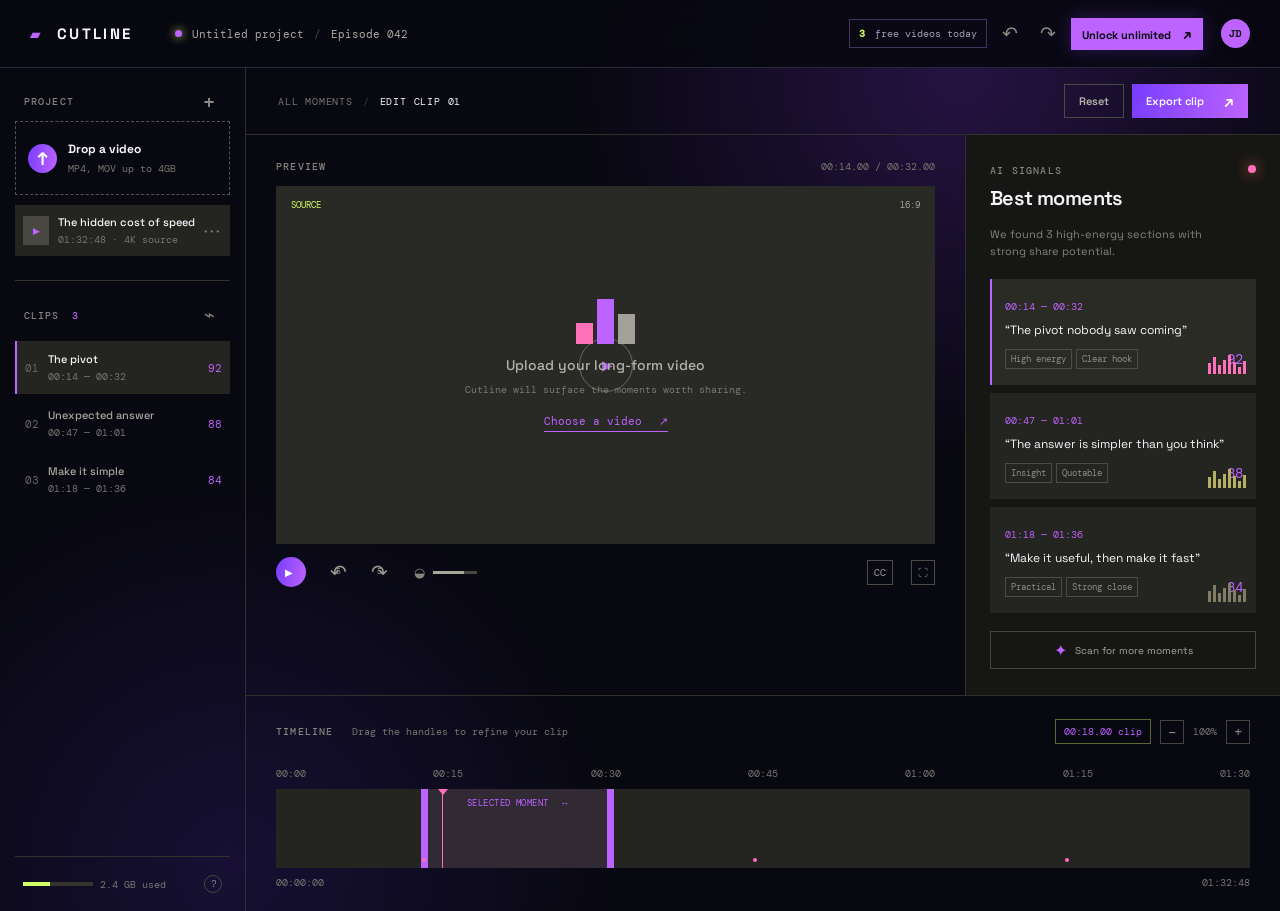
==== index.html @ 6df6a0d8 "Add files via upload" ====
<!doctype html>
<html lang="en">
<head>
  <meta charset="UTF-8" />
  <meta name="viewport" content="width=device-width, initial-scale=1.0" />
  <title>Cutline — Find the moment</title>
  <link rel="preconnect" href="https://fonts.googleapis.com">
  <link rel="preconnect" href="https://fonts.gstatic.com" crossorigin>
  <link href="https://fonts.googleapis.com/css2?family=DM+Mono:wght@400;500&family=Space+Grotesk:wght@400;500;600;700&display=swap" rel="stylesheet">
  <link rel="stylesheet" href="styles.css" />
</head>
<body>
  <header class="topbar">
    <a class="brand" href="#" aria-label="Cutline home"><span class="brand-mark">▰</span> CUTLINE</a>
    <div class="project-name"><span class="status-dot"></span><span id="projectTitle">Untitled project</span><span class="slash">/</span><span>Episode 042</span></div>
    <div class="top-actions"><span class="free-counter" id="freeCounter"><b>3</b> free videos today</span><button class="icon-button" aria-label="Undo" title="Undo">↶</button><button class="icon-button" aria-label="Redo" title="Redo">↷</button><button class="upgrade-button" id="upgradeBtn">Unlock unlimited <span>↗</span></button><button class="avatar" aria-label="Profile">JD</button></div>
  </header>

  <main class="app-shell">
    <aside class="sidebar">
      <div class="sidebar-heading"><span>PROJECT</span><button class="tiny-button" id="newProjectBtn" title="New project">+</button></div>
      <label class="upload-card" for="videoUpload">
        <span class="upload-icon">↑</span>
        <span class="upload-copy"><strong>Drop a video</strong><small>MP4, MOV up to 4GB</small></span>
        <input id="videoUpload" type="file" accept="video/*" />
      </label>
      <div class="source-item active"><span class="source-thumb">▶</span><span><strong id="sourceName">The hidden cost of speed</strong><small id="sourceMeta">01:32:48 · 4K source</small></span><span class="more">•••</span></div>
      <div class="sidebar-heading clips-heading"><span>CLIPS <em id="clipCount">3</em></span><button class="filter-button">⌁</button></div>
      <nav class="clip-list" id="clipList">
        <button class="clip-item selected" data-start="14" data-end="32"><span class="clip-number">01</span><span class="clip-info"><strong>The pivot</strong><small>00:14 — 00:32</small></span><span class="clip-score">92</span></button>
        <button class="clip-item" data-start="47" data-end="61"><span class="clip-number">02</span><span class="clip-info"><strong>Unexpected answer</strong><small>00:47 — 01:01</small></span><span class="clip-score">88</span></button>
        <button class="clip-item" data-start="78" data-end="96"><span class="clip-number">03</span><span class="clip-info"><strong>Make it simple</strong><small>01:18 — 01:36</small></span><span class="clip-score">84</span></button>
      </nav>
      <div class="sidebar-footer"><span class="storage-bar"><i></i></span><span>2.4 GB used</span><button class="help-button">?</button></div>
    </aside>

    <section class="workspace">
      <div class="workspace-toolbar"><div class="crumb"><span>ALL MOMENTS</span><span class="crumb-chevron">/</span><strong>EDIT CLIP 01</strong></div><div class="toolbar-actions"><button class="secondary-button" id="resetBtn">Reset</button><button class="primary-button" id="exportBtn"><span>Export clip</span><span class="button-arrow">↗</span></button></div></div>
      <div class="editor-grid">
        <section class="preview-panel">
          <div class="preview-topline"><span class="eyebrow">PREVIEW</span><span class="time-readout" id="timeReadout">00:14.00 / 00:32.00</span></div>
          <div class="video-frame" id="videoFrame">
            <video id="videoPlayer" playsinline></video>
            <div class="video-placeholder" id="videoPlaceholder"><div class="placeholder-art"><span></span><span></span><span></span></div><strong>Upload your long-form video</strong><small>Cutline will surface the moments worth sharing.</small><label for="videoUpload" class="inline-upload">Choose a video <span>↗</span></label></div>
            <div class="frame-overlay"><span class="live-label">SOURCE</span><span>16:9</span></div>
            <div class="play-center" id="playCenter">▶</div>
          </div>
          <div class="player-controls"><button class="play-button" id="playBtn" aria-label="Play video">▶</button><button class="skip-button" data-skip="-5">↶<small>5</small></button><button class="skip-button" data-skip="5">↷<small>5</small></button><div class="volume"><span>◒</span><span class="volume-line"><i></i></span></div><span class="control-spacer"></span><button class="control-button" title="Captions">CC</button><button class="control-button" title="Fullscreen">⛶</button></div>
        </section>
        <aside class="insights-panel">
          <div class="insights-heading"><div><span class="eyebrow">AI SIGNALS</span><h2>Best moments</h2></div><span class="pulse-dot"></span></div>
          <p class="insights-copy">We found 3 high-energy sections with strong share potential.</p>
          <div class="signal-list">
            <button class="signal-card active" data-start="14" data-end="32"><span class="signal-time">00:14 — 00:32</span><span class="signal-title">“The pivot nobody saw coming”</span><span class="signal-tags"><em>High energy</em><em>Clear hook</em><b>92</b></span><span class="signal-spark"><i></i><i></i><i></i><i></i><i></i><i></i><i></i><i></i></span></button>
            <button class="signal-card" data-start="47" data-end="61"><span class="signal-time">00:47 — 01:01</span><span class="signal-title">“The answer is simpler than you think”</span><span class="signal-tags"><em>Insight</em><em>Quotable</em><b>88</b></span><span class="signal-spark lower"><i></i><i></i><i></i><i></i><i></i><i></i><i></i><i></i></span></button>
            <button class="signal-card" data-start="78" data-end="96"><span class="signal-time">01:18 — 01:36</span><span class="signal-title">“Make it useful, then make it fast”</span><span class="signal-tags"><em>Practical</em><em>Strong close</em><b>84</b></span><span class="signal-spark lowest"><i></i><i></i><i></i><i></i><i></i><i></i><i></i><i></i></span></button>
          </div>
          <button class="scan-button" id="scanBtn"><span class="scan-icon">✦</span><span id="scanLabel">Scan for more moments</span></button>
        </aside>
      </div>
      <section class="timeline-panel">
        <div class="timeline-header"><div><span class="eyebrow">TIMELINE</span><span class="timeline-hint">Drag the handles to refine your clip</span></div><div class="timeline-tools"><span class="duration-chip" id="durationChip">00:18.0 clip</span><button class="icon-button small" title="Zoom out">−</button><span class="zoom-level">100%</span><button class="icon-button small" title="Zoom in">+</button></div></div>
        <div class="timeline-ruler"><span>00:00</span><span>00:15</span><span>00:30</span><span>00:45</span><span>01:00</span><span>01:15</span><span>01:30</span></div>
        <div class="timeline-track" id="timelineTrack"><div class="waveform" aria-hidden="true"></div><div class="selection" id="selection"><button class="handle left" id="leftHandle" aria-label="Adjust clip start"></button><button class="handle right" id="rightHandle" aria-label="Adjust clip end"></button><div class="selection-label">SELECTED MOMENT <span>↔</span></div></div><div class="playhead" id="playhead"></div><div class="moment-mark mark-one"></div><div class="moment-mark mark-two"></div><div class="moment-mark mark-three"></div></div>
        <div class="track-footer"><span>00:00:00</span><span id="endTime">01:32:48</span></div>
      </section>
    </section>
  </main>
  <div class="modal-backdrop" id="upgradeModal" hidden>
    <section class="checkout-modal" role="dialog" aria-modal="true" aria-labelledby="checkoutTitle">
      <button class="modal-close" id="closeModal" aria-label="Close checkout">×</button>
      <div class="checkout-intro"><span class="eyebrow">CUTLINE PRO</span><h2 id="checkoutTitle">Your next great clip is waiting.</h2><p>Free gets you 3 videos a day. Unlock unlimited uploads, auto-captions, and every export for less than a coffee.</p></div>
      <div class="pro-perks"><span>✦ Unlimited videos</span><span>CC Auto captions</span><span>↗ Export anywhere</span></div>
      <div class="plan-toggle single-plan" role="group" aria-label="Billing period"><button class="plan-option active" data-plan="weekly">Weekly <strong>$3<span>/week</span></strong><em>Cancel anytime</em></button></div>
      <form class="payment-form" id="paymentForm">
        <label>Email address<input type="email" id="checkoutEmail" placeholder="you@studio.com" required /></label>
        <label class="policy-check"><input id="noRefunds" type="checkbox" required /><span>I understand that digital subscription payments are final and non-refundable, except where required by law.</span></label>
        <button class="checkout-button" type="submit">Pay with card <span id="checkoutPrice">$3 / week</span><b>↗</b></button>
        <small class="secure-note">⌁ Secure Fincra checkout · Card payments only</small>
      </form>
      <div class="checkout-success" id="checkoutSuccess" hidden><span>✓</span><strong>Welcome to Cutline Pro</strong><p>Your workspace is ready for unlimited exports.</p><button class="primary-button" id="successClose">Back to editor</button></div>
    </section>
  </div>
  <div class="toast" id="toast" role="status"></div>
  <script src="script.js"></script>
</body>
</html>
---- styles.css ----
@import url('https://fonts.googleapis.com/css2?family=DM+Mono:wght@400;500&family=Space+Grotesk:wght@400;500;600;700&display=swap');
:root{--ink:#11110f;--paper:#f3f0e8;--muted:#85847d;--line:#373733;--acid:#d8f467;--orange:#ff704b;--panel:#191917;--panel-2:#242421;--mono:'DM Mono',monospace;--display:'Space Grotesk',sans-serif}
*{box-sizing:border-box}body{margin:0;background:var(--ink);color:var(--paper);font-family:var(--display);font-size:13px}button{font:inherit;color:inherit;border:0;cursor:pointer}button:focus-visible,label:focus-visible{outline:2px solid var(--acid);outline-offset:3px}.topbar{height:68px;border-bottom:1px solid #302f2c;display:flex;align-items:center;padding:0 30px;gap:42px;background:#11110f}.brand{color:var(--paper);font-weight:700;letter-spacing:.16em;text-decoration:none;font-size:15px}.brand-mark{color:var(--acid);margin-right:8px;font-size:13px}.project-name{font-family:var(--mono);font-size:11px;color:#aaa99f;display:flex;gap:10px;align-items:center}.status-dot{width:7px;height:7px;border-radius:50%;background:var(--acid);box-shadow:0 0 10px #d8f467}.slash{color:#45443f}.top-actions{margin-left:auto;display:flex;align-items:center;gap:8px}.icon-button,.tiny-button,.help-button{background:transparent;color:#8b8a83}.icon-button{font-size:19px;width:30px;height:30px}.icon-button.small{border:1px solid #45443f;font-family:var(--mono);font-size:14px;width:24px;height:24px}.avatar{width:29px;height:29px;background:var(--acid);color:#161612;border-radius:50%;font-weight:700;font-size:10px;margin-left:10px}.app-shell{display:flex;min-height:calc(100vh - 68px)}.sidebar{width:246px;border-right:1px solid #302f2c;padding:27px 15px 18px;display:flex;flex-direction:column;flex-shrink:0}.sidebar-heading{display:flex;align-items:center;justify-content:space-between;color:#85847d;font:500 10px var(--mono);letter-spacing:.11em;padding:0 9px 13px}.tiny-button{font-size:20px;line-height:10px}.upload-card{border:1px dashed #55544e;min-height:74px;padding:14px 12px;display:flex;align-items:center;gap:11px;cursor:pointer;margin-bottom:10px;transition:border-color .2s,background .2s}.upload-card:hover{border-color:var(--acid);background:#1e1e1a}.upload-icon{height:29px;width:29px;border-radius:50%;background:var(--acid);color:var(--ink);display:grid;place-items:center;font-size:18px;font-weight:700}.upload-copy{display:flex;flex-direction:column;gap:5px}.upload-copy strong{font-size:12px}.upload-copy small,.source-item small,.clip-info small{font:10px var(--mono);color:#77766f}.upload-card input{display:none}.source-item{display:flex;align-items:center;gap:9px;padding:10px 8px;background:#242421;margin:0 0 24px}.source-item strong{display:block;font-size:11px;font-weight:500;max-width:140px;white-space:nowrap;overflow:hidden;text-overflow:ellipsis}.source-item small{display:block;margin-top:4px}.source-thumb{display:grid;place-items:center;width:29px;height:29px;background:#484740;color:var(--acid);font-size:9px}.more{margin-left:auto;color:#77766f;letter-spacing:2px;font-size:10px}.clips-heading{border-top:1px solid #33322e;padding-top:21px}.clips-heading em{font-style:normal;color:var(--acid);margin-left:5px}.filter-button{color:#85847d;background:transparent;font-size:18px}.clip-list{display:flex;flex-direction:column;gap:3px}.clip-item{background:transparent;text-align:left;display:flex;align-items:center;gap:9px;padding:11px 8px;color:#a7a69e;border-left:2px solid transparent}.clip-item:hover,.clip-item.selected{background:#242421;color:var(--paper);border-left-color:var(--acid)}.clip-number{font:11px var(--mono);color:#686760}.clip-info{display:flex;flex-direction:column;gap:4px;flex:1}.clip-info strong{font-size:11px;font-weight:500}.clip-score{font:11px var(--mono);color:var(--acid)}.sidebar-footer{margin-top:auto;border-top:1px solid #33322e;padding:18px 8px 0;display:flex;align-items:center;gap:7px;color:#77766f;font:10px var(--mono)}.storage-bar{width:70px;height:4px;background:#34332e}.storage-bar i{display:block;width:38%;height:100%;background:var(--acid)}.help-button{margin-left:auto;border:1px solid #45443f;border-radius:50%;width:18px;height:18px;line-height:14px}.workspace{flex:1;min-width:0}.workspace-toolbar{height:67px;border-bottom:1px solid #302f2c;padding:0 32px;display:flex;align-items:center;justify-content:space-between}.crumb{font:10px var(--mono);color:#77766f;letter-spacing:.08em}.crumb strong{color:var(--paper);font-weight:400}.crumb-chevron{padding:0 10px;color:#3e3d38}.toolbar-actions{display:flex;gap:8px}.secondary-button,.primary-button{height:34px;padding:0 14px;font-size:11px;font-weight:600}.secondary-button{border:1px solid #4a4943;background:transparent;color:#b4b3ab}.primary-button{background:var(--acid);color:#11110f;display:flex;gap:20px;align-items:center}.button-arrow{font-size:16px}.editor-grid{display:grid;grid-template-columns:minmax(0,1fr) 314px;min-height:470px}.preview-panel{border-right:1px solid #302f2c;padding:25px 30px 18px}.preview-topline,.timeline-header,.track-footer{display:flex;justify-content:space-between;align-items:center}.eyebrow{font:500 10px var(--mono);letter-spacing:.12em;color:#85847d}.time-readout,.timeline-hint,.timeline-tools,.timeline-ruler,.track-footer{font:10px var(--mono);color:#77766f}.video-frame{position:relative;margin-top:13px;background:#292925;aspect-ratio:16/8.7;overflow:hidden;display:grid;place-items:center}.video-frame video{width:100%;height:100%;object-fit:cover;display:none}.video-frame.loaded video{display:block}.video-placeholder{display:flex;flex-direction:column;align-items:center;gap:9px;color:#b6b4aa;z-index:1}.video-placeholder strong{font-size:14px;font-weight:500}.video-placeholder small{font:10px var(--mono);color:#797870}.placeholder-art{display:flex;align-items:end;gap:4px;height:45px;margin-bottom:3px}.placeholder-art span{width:17px;background:var(--orange);display:block}.placeholder-art span:first-child{height:21px}.placeholder-art span:nth-child(2){height:45px;background:var(--acid)}.placeholder-art span:last-child{height:30px;background:#a3a097}.inline-upload{color:var(--acid);font:11px var(--mono);margin-top:9px;border-bottom:1px solid var(--acid);padding-bottom:3px;cursor:pointer}.inline-upload span{padding-left:10px}.video-frame.loaded .video-placeholder{display:none}.frame-overlay{position:absolute;top:13px;left:15px;right:15px;display:flex;justify-content:space-between;color:#a8a69b;font:9px var(--mono);pointer-events:none}.live-label{color:var(--acid)}.play-center{position:absolute;display:grid;place-items:center;width:54px;height:54px;border:1px solid #77766d;color:var(--acid);border-radius:50%;font-size:14px;padding-left:3px;opacity:.85;cursor:pointer}.video-frame.loaded .play-center{background:#11110fbb;border-color:var(--acid)}.player-controls{display:flex;align-items:center;gap:18px;padding-top:13px}.play-button{background:var(--acid);color:var(--ink);width:30px;height:30px;font-size:10px;border-radius:50%;padding-left:2px}.skip-button,.control-button{background:transparent;color:#9a9991;position:relative}.skip-button{font-size:20px;letter-spacing:-6px}.skip-button small{font:8px var(--mono);position:absolute;left:12px;top:8px}.volume{display:flex;gap:8px;align-items:center;color:#85847d;margin-left:8px}.volume-line{width:44px;height:3px;background:#484740;display:block}.volume-line i{display:block;width:70%;height:100%;background:#a8a69b}.control-spacer{flex:1}.control-button{font:10px var(--mono);border:1px solid #4b4a44;padding:5px 6px}.insights-panel{padding:26px 24px;background:#161614}.insights-heading{display:flex;justify-content:space-between;align-items:flex-start}.insights-heading h2{font-size:20px;letter-spacing:-.03em;margin:7px 0 0;font-weight:600}.pulse-dot{width:8px;height:8px;border-radius:50%;background:var(--orange);box-shadow:0 0 14px #ff704b;margin-top:4px}.insights-copy{color:#85847d;font-size:11px;line-height:1.5;max-width:220px;margin:15px 0 20px}.signal-list{display:flex;flex-direction:column;gap:8px}.signal-card{position:relative;text-align:left;background:#242421;padding:14px 13px 12px;border-left:2px solid transparent;min-height:106px}.signal-card:hover,.signal-card.active{border-left-color:var(--acid);background:#2b2b26}.signal-time{font:10px var(--mono);color:var(--acid)}.signal-title{display:block;font-size:12px;line-height:1.35;padding:8px 0 10px;max-width:230px}.signal-tags{display:flex;gap:4px;align-items:center}.signal-tags em{font:9px var(--mono);font-style:normal;border:1px solid #4c4b44;padding:3px 5px;color:#8d8c84}.signal-tags b{margin-left:auto;font:14px var(--mono);color:var(--acid)}.signal-spark{position:absolute;right:10px;bottom:11px;display:flex;align-items:end;gap:2px;height:19px}.signal-spark i{display:block;width:3px;background:var(--orange);height:11px}.signal-spark i:nth-child(2){height:17px}.signal-spark i:nth-child(3){height:9px}.signal-spark i:nth-child(4){height:14px}.signal-spark i:nth-child(5){height:19px}.signal-spark i:nth-child(6){height:12px}.signal-spark i:nth-child(7){height:7px}.signal-spark i:nth-child(8){height:13px}.signal-spark.lower i{background:#b6ae63}.signal-spark.lowest i{background:#817d65}.scan-button{width:100%;height:38px;background:transparent;border:1px solid #45443f;color:#aaa99f;font-size:10px;margin-top:18px;display:flex;gap:8px;justify-content:center;align-items:center}.scan-button:hover{border-color:var(--acid);color:var(--acid)}.scan-icon{color:var(--acid);font-size:16px}.timeline-panel{border-top:1px solid #302f2c;padding:23px 30px 22px}.timeline-header{margin-bottom:23px}.timeline-header>div:first-child{display:flex;gap:18px;align-items:center}.timeline-tools{display:flex;gap:9px;align-items:center}.duration-chip{color:var(--acid);border:1px solid #5e6635;padding:5px 8px}.timeline-ruler{display:flex;justify-content:space-between;padding:0 0 9px}.timeline-track{height:79px;background:#242421;position:relative;overflow:hidden}.waveform{position:absolute;inset:10px 0;background:linear-gradient(90deg,transparent 0 1%,#717363 1% 1.3%,transparent 1.3% 2.5%,#8a8a75 2.5% 2.8%,transparent 2.8% 4%,#55554c 4% 4.4%,transparent 4.4% 5.5%,#a5a57c 5.5% 5.8%,transparent 5.8% 7%,#68685d 7% 7.5%,transparent 7.5% 8.3%,#969577 8.3% 8.7%,transparent 8.7% 10%);background-size:31px 100%;opacity:.7;clip-path:polygon(0 45%,2% 40%,3% 55%,5% 20%,6% 65%,8% 38%,10% 74%,12% 31%,14% 65%,16% 40%,18% 78%,20% 27%,22% 55%,24% 25%,26% 65%,28% 35%,30% 70%,32% 44%,34% 80%,36% 30%,38% 61%,40% 35%,42% 68%,44% 20%,46% 60%,48% 33%,50% 73%,52% 40%,54% 67%,56% 23%,58% 57%,60% 40%,62% 74%,64% 27%,66% 61%,68% 38%,70% 70%,72% 30%,74% 57%,76% 25%,78% 66%,80% 37%,82% 77%,84% 28%,86% 60%,88% 40%,90% 69%,92% 32%,94% 65%,96% 25%,98% 58%,100% 42%,100% 58%,98% 66%,96% 40%,94% 75%,92% 50%,90% 82%,88% 53%,86% 70%,84% 45%,82% 87%,80% 51%,78% 75%,76% 45%,74% 70%,72% 48%,70% 82%,68% 50%,66% 78%,64% 45%,62% 88%,60% 53%,58% 75%,56% 42%,54% 80%,52% 55%,50% 89%,48% 46%,46% 78%,44% 44%,42% 84%,40% 48%,38% 75%,36% 43%,34% 91%,32% 50%,30% 83%,28% 47%,26% 77%,24% 40%,22% 73%,20% 45%,18% 86%,16% 49%,14% 73%,12% 47%,10% 88%,8% 46%,6% 78%,5% 38%,3% 72%,2% 44%,0 55%);}.selection{position:absolute;height:100%;top:0;left:15.1%;width:19.4%;border-left:2px solid var(--acid);border-right:2px solid var(--acid);background:#d8f46716}.handle{position:absolute;top:0;height:100%;width:7px;background:var(--acid);padding:0}.handle.left{left:-4px}.handle.right{right:-4px}.selection-label{position:absolute;top:8px;left:50%;transform:translateX(-50%);white-space:nowrap;color:var(--acid);font:9px var(--mono);letter-spacing:.05em}.selection-label span{padding-left:8px}.playhead{position:absolute;top:0;height:100%;width:1px;background:var(--orange);left:17%;z-index:2}.playhead:before{content:'';position:absolute;top:0;left:-4px;border-left:5px solid transparent;border-right:5px solid transparent;border-top:6px solid var(--orange)}.moment-mark{position:absolute;bottom:6px;width:4px;height:4px;border-radius:50%;background:var(--orange)}.mark-one{left:15%}.mark-two{left:49%}.mark-three{left:81%}.track-footer{padding-top:8px}.toast{position:fixed;right:24px;bottom:24px;background:var(--acid);color:var(--ink);padding:12px 16px;font-size:11px;font-weight:600;transform:translateY(20px);opacity:0;pointer-events:none;transition:all .25s}.toast.show{transform:translateY(0);opacity:1}
@media(max-width:900px){.sidebar{width:205px}.editor-grid{grid-template-columns:1fr}.insights-panel{border-top:1px solid #302f2c}.preview-panel{border-right:0}.topbar{padding:0 18px;gap:20px}.workspace-toolbar,.preview-panel,.timeline-panel{padding-left:20px;padding-right:20px}.project-name span:last-child{display:none}}
@media(max-width:620px){.sidebar{display:none}.topbar{height:58px}.app-shell{min-height:calc(100vh - 58px)}.workspace-toolbar{height:62px}.crumb{font-size:9px}.toolbar-actions{gap:5px}.secondary-button{display:none}.editor-grid{min-height:0}.preview-panel{padding-top:18px}.video-frame{aspect-ratio:16/10}.timeline-header>div:first-child{display:block}.timeline-hint{display:block;margin-top:8px}.timeline-tools{display:none}.timeline-ruler span:nth-child(even){display:none}.selection-label{font-size:8px}.signal-title{max-width:70%}}
.free-counter{font:10px var(--mono);color:#a4a2b7;border:1px solid #403461;padding:7px 9px}.free-counter b{color:#cfff62;margin-right:4px}.upgrade-button{height:32px;padding:0 11px;background:linear-gradient(100deg,#783dff,#bd63ff);color:#fff;font-size:11px;font-weight:700;box-shadow:0 0 20px #8b43ff44}.upgrade-button span{padding-left:9px;font-size:14px}.modal-backdrop{background:#05050bd9}.checkout-modal{background:linear-gradient(145deg,#211a35,#11111e 70%);border-color:#814aff;box-shadow:0 24px 80px #0008,0 0 60px #713bff33}.checkout-intro p{color:#aaa8bc;margin-bottom:18px;max-width:350px}.pro-perks{display:flex;flex-wrap:wrap;gap:6px;margin-bottom:18px}.pro-perks span{font:9px var(--mono);color:#d0b8ff;border:1px solid #554177;background:#2c2144;padding:6px 7px}.single-plan{grid-template-columns:1fr}.plan-option{background:#201d30;border-color:#4e4565}.plan-option strong{font-size:19px}.plan-option em{color:#cfff62}.plan-option.active{background:#302047}.payment-form input{background:#0d0d17;border-color:#4a4560}.card-field span{color:#8e75b3}.checkout-button{background:linear-gradient(100deg,#783dff,#bd63ff);color:#fff}.checkout-success>span{background:#cfff62}
.policy-check{display:flex!important;flex-direction:row!important;align-items:flex-start;gap:8px!important;line-height:1.35}.policy-check input{width:15px;height:15px;accent-color:#bd63ff;flex:0 0 auto}.policy-check span{font:9px var(--mono);color:#858399}
:root{--ink:#080811;--paper:#f7f6fb;--muted:#9291a4;--line:#2c2b3c;--acid:#bd63ff;--orange:#ff70bb;--panel:#12121e;--panel-2:#1a1929}.topbar{background:#080811e8;border-color:#29283a;backdrop-filter:blur(12px)}body{background:radial-gradient(circle at 75% 8%,#251342 0,transparent 30%),radial-gradient(circle at 18% 95%,#171034 0,transparent 28%),var(--ink)}.upload-icon,.primary-button,.play-button{background:linear-gradient(100deg,#783dff,#bd63ff);color:#fff}.selection{background:#bd63ff16;border-color:var(--acid)}.handle{background:var(--acid)}.live-label{color:#cfff62}.storage-bar i{background:#cfff62}
.upgrade-button{height:32px;padding:0 11px;background:var(--acid);color:var(--ink);font-size:11px;font-weight:700}.upgrade-button span{padding-left:9px;font-size:14px}.modal-backdrop{position:fixed;inset:0;background:#090908d9;z-index:10;display:grid;place-items:center;padding:20px}.modal-backdrop[hidden]{display:none}.checkout-modal{position:relative;width:min(100%,455px);background:#22221f;border:1px solid #57564d;padding:31px;box-shadow:0 24px 80px #0008}.modal-close{position:absolute;right:16px;top:13px;background:transparent;color:#99988f;font-size:25px;line-height:1}.checkout-intro h2{font-size:27px;line-height:1.05;letter-spacing:-.05em;margin:9px 35px 9px 0}.checkout-intro p{font-size:12px;color:#95938a;line-height:1.5;margin:0 0 22px;max-width:315px}.plan-toggle{display:grid;grid-template-columns:1fr 1fr;gap:6px;margin-bottom:18px}.plan-option{position:relative;text-align:left;background:#2d2d28;border:1px solid #45443e;color:#aaa99f;padding:11px 12px;font-size:11px}.plan-option strong{display:block;color:var(--paper);font:15px var(--mono);margin-top:6px}.plan-option strong span{font-size:9px;color:#89887f}.plan-option em{position:absolute;top:8px;right:7px;color:var(--acid);font:8px var(--mono);font-style:normal}.plan-option.active{border-color:var(--acid);background:#303127}.payment-form{display:flex;flex-direction:column;gap:13px}.payment-form label{display:flex;flex-direction:column;gap:6px;color:#aaa99f;font:10px var(--mono);letter-spacing:.04em}.payment-form input{height:39px;background:#151513;border:1px solid #4a4943;color:var(--paper);padding:0 11px;font:12px var(--mono);outline:0}.payment-form input:focus{border-color:var(--acid)}.card-field{position:relative}.card-field input{width:100%}.card-field span{position:absolute;right:12px;top:13px;color:#5f604f;font:bold 11px var(--display)}.form-row{display:grid;grid-template-columns:1fr 1fr;gap:10px}.checkout-button{height:44px;background:var(--acid);color:var(--ink);font-size:12px;font-weight:700;text-align:left;padding:0 14px;margin-top:3px}.checkout-button span{float:right;font:11px var(--mono);padding-top:2px}.checkout-button b{float:right;font-size:16px;margin-left:13px}.secure-note{color:#77766f;font:9px var(--mono);text-align:center}.checkout-success{text-align:center;padding:30px 0 4px}.checkout-success>span{display:grid;place-items:center;width:45px;height:45px;background:var(--acid);color:var(--ink);border-radius:50%;font-size:24px;margin:0 auto 17px}.checkout-success strong{font-size:19px}.checkout-success p{color:#94928a;font-size:11px;margin:9px 0 20px}.checkout-success .primary-button{height:36px}
@media(max-width:620px){.top-actions .icon-button{display:none}.upgrade-button{margin-left:auto}.checkout-modal{padding:25px 20px}.checkout-intro h2{font-size:24px}}
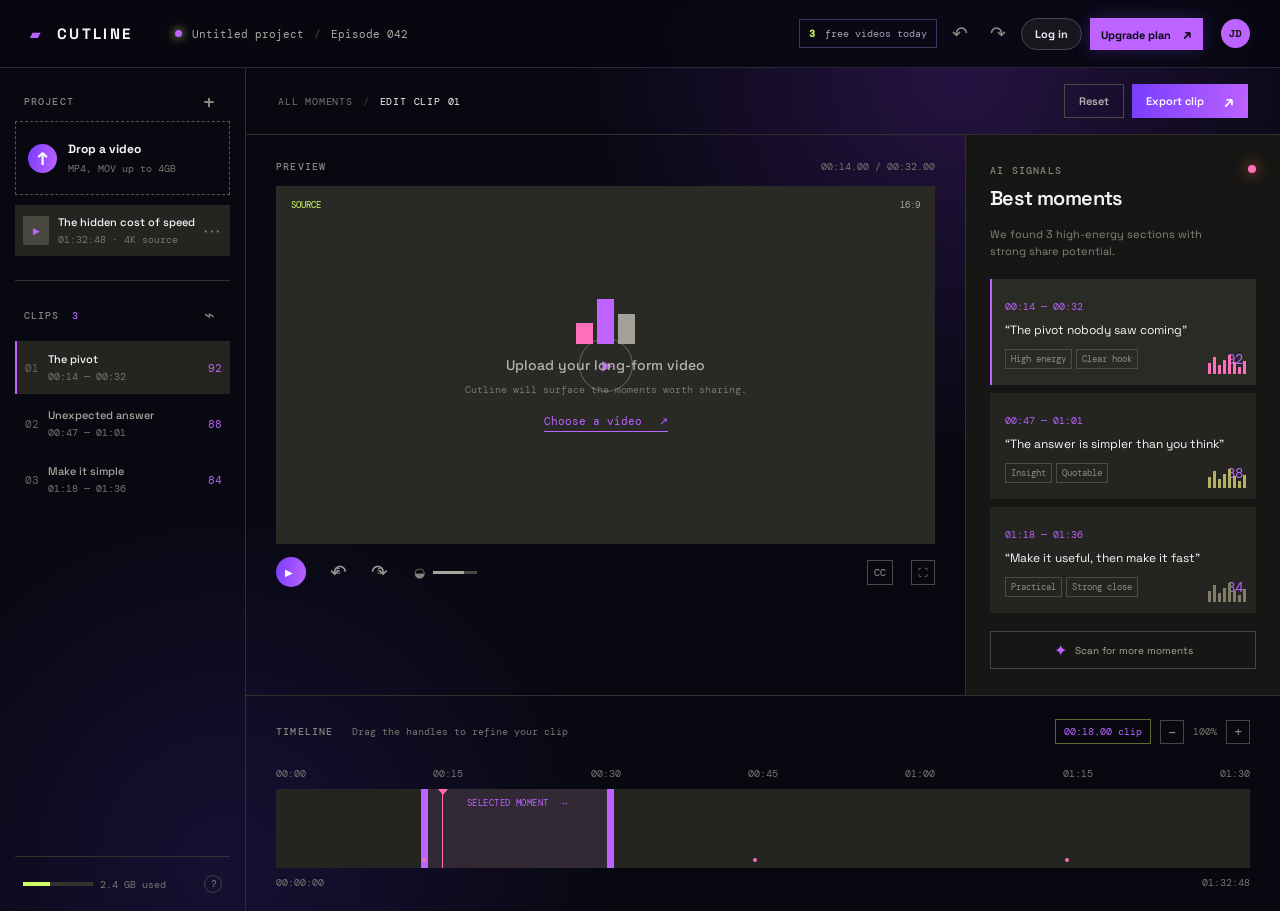
==== commit e96d954f: "Add files via upload" ====
--- a/index.html
+++ b/index.html
@@ -13,7 +13,7 @@
   <header class="topbar">
     <a class="brand" href="#" aria-label="Cutline home"><span class="brand-mark">▰</span> CUTLINE</a>
     <div class="project-name"><span class="status-dot"></span><span id="projectTitle">Untitled project</span><span class="slash">/</span><span>Episode 042</span></div>
-    <div class="top-actions"><span class="free-counter" id="freeCounter"><b>3</b> free videos today</span><button class="icon-button" aria-label="Undo" title="Undo">↶</button><button class="icon-button" aria-label="Redo" title="Redo">↷</button><button class="upgrade-button" id="upgradeBtn">Unlock unlimited <span>↗</span></button><button class="avatar" aria-label="Profile">JD</button></div>
+    <div class="top-actions"><span class="free-counter" id="freeCounter"><b>3</b> free videos today</span><button class="icon-button" aria-label="Undo" title="Undo">↶</button><button class="icon-button" aria-label="Redo" title="Redo">↷</button><button class="account-button" id="loginBtn">Log in</button><button class="upgrade-button" id="upgradeBtn">Upgrade plan <span>↗</span></button><button class="avatar" id="profileBtn" aria-label="Profile">JD</button></div>
   </header>
 
   <main class="app-shell">
@@ -71,14 +71,28 @@
       <button class="modal-close" id="closeModal" aria-label="Close checkout">×</button>
       <div class="checkout-intro"><span class="eyebrow">CUTLINE PRO</span><h2 id="checkoutTitle">Your next great clip is waiting.</h2><p>Free gets you 3 videos a day. Unlock unlimited uploads, auto-captions, and every export for less than a coffee.</p></div>
       <div class="pro-perks"><span>✦ Unlimited videos</span><span>CC Auto captions</span><span>↗ Export anywhere</span></div>
-      <div class="plan-toggle single-plan" role="group" aria-label="Billing period"><button class="plan-option active" data-plan="weekly">Weekly <strong>$3<span>/week</span></strong><em>Cancel anytime</em></button></div>
+      <div class="plan-toggle single-plan" role="group" aria-label="Billing period"><button class="plan-option active" data-plan="monthly">Monthly <strong>$10<span>/month</span></strong><em>Cancel anytime</em></button></div>
       <form class="payment-form" id="paymentForm">
         <label>Email address<input type="email" id="checkoutEmail" placeholder="you@studio.com" required /></label>
         <label class="policy-check"><input id="noRefunds" type="checkbox" required /><span>I understand that digital subscription payments are final and non-refundable, except where required by law.</span></label>
-        <button class="checkout-button" type="submit">Pay with card <span id="checkoutPrice">$3 / week</span><b>↗</b></button>
+        <button class="checkout-button" type="submit">Pay with card <span id="checkoutPrice">$10 / month</span><b>↗</b></button>
         <small class="secure-note">⌁ Secure Fincra checkout · Card payments only</small>
       </form>
       <div class="checkout-success" id="checkoutSuccess" hidden><span>✓</span><strong>Welcome to Cutline Pro</strong><p>Your workspace is ready for unlimited exports.</p><button class="primary-button" id="successClose">Back to editor</button></div>
+    </section>
+  </div>
+  <div class="modal-backdrop" id="loginModal" hidden>
+    <section class="checkout-modal account-modal" role="dialog" aria-modal="true" aria-labelledby="loginTitle">
+      <button class="modal-close" id="closeLoginModal" aria-label="Close login">×</button>
+      <div class="checkout-intro"><span class="eyebrow">ACCOUNT</span><h2 id="loginTitle">Welcome back.</h2><p>Sign in to manage projects, exports, and saved clips.</p></div>
+      <form class="payment-form" id="loginForm">
+        <label>Email address<input type="email" id="loginEmail" placeholder="you@studio.com" required /></label>
+        <label>Password<input type="password" id="loginPassword" placeholder="••••••••" required /></label>
+        <label class="remember-check"><input id="rememberMe" type="checkbox" checked /><span>Keep me signed in on this device</span></label>
+        <button class="checkout-button" id="loginSubmit" type="submit">Log in to account <b>↗</b></button>
+      </form>
+      <div class="login-alt"><span>Need an account?</span><button class="text-link" id="toggleAccountMode" type="button">Create one</button></div>
+      <button class="ghost-button" id="logoutBtn" type="button" hidden>Log out</button>
     </section>
   </div>
   <div class="toast" id="toast" role="status"></div>
--- a/styles.css
+++ b/styles.css
@@ -3,7 +3,7 @@
 *{box-sizing:border-box}body{margin:0;background:var(--ink);color:var(--paper);font-family:var(--display);font-size:13px}button{font:inherit;color:inherit;border:0;cursor:pointer}button:focus-visible,label:focus-visible{outline:2px solid var(--acid);outline-offset:3px}.topbar{height:68px;border-bottom:1px solid #302f2c;display:flex;align-items:center;padding:0 30px;gap:42px;background:#11110f}.brand{color:var(--paper);font-weight:700;letter-spacing:.16em;text-decoration:none;font-size:15px}.brand-mark{color:var(--acid);margin-right:8px;font-size:13px}.project-name{font-family:var(--mono);font-size:11px;color:#aaa99f;display:flex;gap:10px;align-items:center}.status-dot{width:7px;height:7px;border-radius:50%;background:var(--acid);box-shadow:0 0 10px #d8f467}.slash{color:#45443f}.top-actions{margin-left:auto;display:flex;align-items:center;gap:8px}.icon-button,.tiny-button,.help-button{background:transparent;color:#8b8a83}.icon-button{font-size:19px;width:30px;height:30px}.icon-button.small{border:1px solid #45443f;font-family:var(--mono);font-size:14px;width:24px;height:24px}.avatar{width:29px;height:29px;background:var(--acid);color:#161612;border-radius:50%;font-weight:700;font-size:10px;margin-left:10px}.app-shell{display:flex;min-height:calc(100vh - 68px)}.sidebar{width:246px;border-right:1px solid #302f2c;padding:27px 15px 18px;display:flex;flex-direction:column;flex-shrink:0}.sidebar-heading{display:flex;align-items:center;justify-content:space-between;color:#85847d;font:500 10px var(--mono);letter-spacing:.11em;padding:0 9px 13px}.tiny-button{font-size:20px;line-height:10px}.upload-card{border:1px dashed #55544e;min-height:74px;padding:14px 12px;display:flex;align-items:center;gap:11px;cursor:pointer;margin-bottom:10px;transition:border-color .2s,background .2s}.upload-card:hover{border-color:var(--acid);background:#1e1e1a}.upload-icon{height:29px;width:29px;border-radius:50%;background:var(--acid);color:var(--ink);display:grid;place-items:center;font-size:18px;font-weight:700}.upload-copy{display:flex;flex-direction:column;gap:5px}.upload-copy strong{font-size:12px}.upload-copy small,.source-item small,.clip-info small{font:10px var(--mono);color:#77766f}.upload-card input{display:none}.source-item{display:flex;align-items:center;gap:9px;padding:10px 8px;background:#242421;margin:0 0 24px}.source-item strong{display:block;font-size:11px;font-weight:500;max-width:140px;white-space:nowrap;overflow:hidden;text-overflow:ellipsis}.source-item small{display:block;margin-top:4px}.source-thumb{display:grid;place-items:center;width:29px;height:29px;background:#484740;color:var(--acid);font-size:9px}.more{margin-left:auto;color:#77766f;letter-spacing:2px;font-size:10px}.clips-heading{border-top:1px solid #33322e;padding-top:21px}.clips-heading em{font-style:normal;color:var(--acid);margin-left:5px}.filter-button{color:#85847d;background:transparent;font-size:18px}.clip-list{display:flex;flex-direction:column;gap:3px}.clip-item{background:transparent;text-align:left;display:flex;align-items:center;gap:9px;padding:11px 8px;color:#a7a69e;border-left:2px solid transparent}.clip-item:hover,.clip-item.selected{background:#242421;color:var(--paper);border-left-color:var(--acid)}.clip-number{font:11px var(--mono);color:#686760}.clip-info{display:flex;flex-direction:column;gap:4px;flex:1}.clip-info strong{font-size:11px;font-weight:500}.clip-score{font:11px var(--mono);color:var(--acid)}.sidebar-footer{margin-top:auto;border-top:1px solid #33322e;padding:18px 8px 0;display:flex;align-items:center;gap:7px;color:#77766f;font:10px var(--mono)}.storage-bar{width:70px;height:4px;background:#34332e}.storage-bar i{display:block;width:38%;height:100%;background:var(--acid)}.help-button{margin-left:auto;border:1px solid #45443f;border-radius:50%;width:18px;height:18px;line-height:14px}.workspace{flex:1;min-width:0}.workspace-toolbar{height:67px;border-bottom:1px solid #302f2c;padding:0 32px;display:flex;align-items:center;justify-content:space-between}.crumb{font:10px var(--mono);color:#77766f;letter-spacing:.08em}.crumb strong{color:var(--paper);font-weight:400}.crumb-chevron{padding:0 10px;color:#3e3d38}.toolbar-actions{display:flex;gap:8px}.secondary-button,.primary-button{height:34px;padding:0 14px;font-size:11px;font-weight:600}.secondary-button{border:1px solid #4a4943;background:transparent;color:#b4b3ab}.primary-button{background:var(--acid);color:#11110f;display:flex;gap:20px;align-items:center}.button-arrow{font-size:16px}.editor-grid{display:grid;grid-template-columns:minmax(0,1fr) 314px;min-height:470px}.preview-panel{border-right:1px solid #302f2c;padding:25px 30px 18px}.preview-topline,.timeline-header,.track-footer{display:flex;justify-content:space-between;align-items:center}.eyebrow{font:500 10px var(--mono);letter-spacing:.12em;color:#85847d}.time-readout,.timeline-hint,.timeline-tools,.timeline-ruler,.track-footer{font:10px var(--mono);color:#77766f}.video-frame{position:relative;margin-top:13px;background:#292925;aspect-ratio:16/8.7;overflow:hidden;display:grid;place-items:center}.video-frame video{width:100%;height:100%;object-fit:cover;display:none}.video-frame.loaded video{display:block}.video-placeholder{display:flex;flex-direction:column;align-items:center;gap:9px;color:#b6b4aa;z-index:1}.video-placeholder strong{font-size:14px;font-weight:500}.video-placeholder small{font:10px var(--mono);color:#797870}.placeholder-art{display:flex;align-items:end;gap:4px;height:45px;margin-bottom:3px}.placeholder-art span{width:17px;background:var(--orange);display:block}.placeholder-art span:first-child{height:21px}.placeholder-art span:nth-child(2){height:45px;background:var(--acid)}.placeholder-art span:last-child{height:30px;background:#a3a097}.inline-upload{color:var(--acid);font:11px var(--mono);margin-top:9px;border-bottom:1px solid var(--acid);padding-bottom:3px;cursor:pointer}.inline-upload span{padding-left:10px}.video-frame.loaded .video-placeholder{display:none}.frame-overlay{position:absolute;top:13px;left:15px;right:15px;display:flex;justify-content:space-between;color:#a8a69b;font:9px var(--mono);pointer-events:none}.live-label{color:var(--acid)}.play-center{position:absolute;display:grid;place-items:center;width:54px;height:54px;border:1px solid #77766d;color:var(--acid);border-radius:50%;font-size:14px;padding-left:3px;opacity:.85;cursor:pointer}.video-frame.loaded .play-center{background:#11110fbb;border-color:var(--acid)}.player-controls{display:flex;align-items:center;gap:18px;padding-top:13px}.play-button{background:var(--acid);color:var(--ink);width:30px;height:30px;font-size:10px;border-radius:50%;padding-left:2px}.skip-button,.control-button{background:transparent;color:#9a9991;position:relative}.skip-button{font-size:20px;letter-spacing:-6px}.skip-button small{font:8px var(--mono);position:absolute;left:12px;top:8px}.volume{display:flex;gap:8px;align-items:center;color:#85847d;margin-left:8px}.volume-line{width:44px;height:3px;background:#484740;display:block}.volume-line i{display:block;width:70%;height:100%;background:#a8a69b}.control-spacer{flex:1}.control-button{font:10px var(--mono);border:1px solid #4b4a44;padding:5px 6px}.insights-panel{padding:26px 24px;background:#161614}.insights-heading{display:flex;justify-content:space-between;align-items:flex-start}.insights-heading h2{font-size:20px;letter-spacing:-.03em;margin:7px 0 0;font-weight:600}.pulse-dot{width:8px;height:8px;border-radius:50%;background:var(--orange);box-shadow:0 0 14px #ff704b;margin-top:4px}.insights-copy{color:#85847d;font-size:11px;line-height:1.5;max-width:220px;margin:15px 0 20px}.signal-list{display:flex;flex-direction:column;gap:8px}.signal-card{position:relative;text-align:left;background:#242421;padding:14px 13px 12px;border-left:2px solid transparent;min-height:106px}.signal-card:hover,.signal-card.active{border-left-color:var(--acid);background:#2b2b26}.signal-time{font:10px var(--mono);color:var(--acid)}.signal-title{display:block;font-size:12px;line-height:1.35;padding:8px 0 10px;max-width:230px}.signal-tags{display:flex;gap:4px;align-items:center}.signal-tags em{font:9px var(--mono);font-style:normal;border:1px solid #4c4b44;padding:3px 5px;color:#8d8c84}.signal-tags b{margin-left:auto;font:14px var(--mono);color:var(--acid)}.signal-spark{position:absolute;right:10px;bottom:11px;display:flex;align-items:end;gap:2px;height:19px}.signal-spark i{display:block;width:3px;background:var(--orange);height:11px}.signal-spark i:nth-child(2){height:17px}.signal-spark i:nth-child(3){height:9px}.signal-spark i:nth-child(4){height:14px}.signal-spark i:nth-child(5){height:19px}.signal-spark i:nth-child(6){height:12px}.signal-spark i:nth-child(7){height:7px}.signal-spark i:nth-child(8){height:13px}.signal-spark.lower i{background:#b6ae63}.signal-spark.lowest i{background:#817d65}.scan-button{width:100%;height:38px;background:transparent;border:1px solid #45443f;color:#aaa99f;font-size:10px;margin-top:18px;display:flex;gap:8px;justify-content:center;align-items:center}.scan-button:hover{border-color:var(--acid);color:var(--acid)}.scan-icon{color:var(--acid);font-size:16px}.timeline-panel{border-top:1px solid #302f2c;padding:23px 30px 22px}.timeline-header{margin-bottom:23px}.timeline-header>div:first-child{display:flex;gap:18px;align-items:center}.timeline-tools{display:flex;gap:9px;align-items:center}.duration-chip{color:var(--acid);border:1px solid #5e6635;padding:5px 8px}.timeline-ruler{display:flex;justify-content:space-between;padding:0 0 9px}.timeline-track{height:79px;background:#242421;position:relative;overflow:hidden}.waveform{position:absolute;inset:10px 0;background:linear-gradient(90deg,transparent 0 1%,#717363 1% 1.3%,transparent 1.3% 2.5%,#8a8a75 2.5% 2.8%,transparent 2.8% 4%,#55554c 4% 4.4%,transparent 4.4% 5.5%,#a5a57c 5.5% 5.8%,transparent 5.8% 7%,#68685d 7% 7.5%,transparent 7.5% 8.3%,#969577 8.3% 8.7%,transparent 8.7% 10%);background-size:31px 100%;opacity:.7;clip-path:polygon(0 45%,2% 40%,3% 55%,5% 20%,6% 65%,8% 38%,10% 74%,12% 31%,14% 65%,16% 40%,18% 78%,20% 27%,22% 55%,24% 25%,26% 65%,28% 35%,30% 70%,32% 44%,34% 80%,36% 30%,38% 61%,40% 35%,42% 68%,44% 20%,46% 60%,48% 33%,50% 73%,52% 40%,54% 67%,56% 23%,58% 57%,60% 40%,62% 74%,64% 27%,66% 61%,68% 38%,70% 70%,72% 30%,74% 57%,76% 25%,78% 66%,80% 37%,82% 77%,84% 28%,86% 60%,88% 40%,90% 69%,92% 32%,94% 65%,96% 25%,98% 58%,100% 42%,100% 58%,98% 66%,96% 40%,94% 75%,92% 50%,90% 82%,88% 53%,86% 70%,84% 45%,82% 87%,80% 51%,78% 75%,76% 45%,74% 70%,72% 48%,70% 82%,68% 50%,66% 78%,64% 45%,62% 88%,60% 53%,58% 75%,56% 42%,54% 80%,52% 55%,50% 89%,48% 46%,46% 78%,44% 44%,42% 84%,40% 48%,38% 75%,36% 43%,34% 91%,32% 50%,30% 83%,28% 47%,26% 77%,24% 40%,22% 73%,20% 45%,18% 86%,16% 49%,14% 73%,12% 47%,10% 88%,8% 46%,6% 78%,5% 38%,3% 72%,2% 44%,0 55%);}.selection{position:absolute;height:100%;top:0;left:15.1%;width:19.4%;border-left:2px solid var(--acid);border-right:2px solid var(--acid);background:#d8f46716}.handle{position:absolute;top:0;height:100%;width:7px;background:var(--acid);padding:0}.handle.left{left:-4px}.handle.right{right:-4px}.selection-label{position:absolute;top:8px;left:50%;transform:translateX(-50%);white-space:nowrap;color:var(--acid);font:9px var(--mono);letter-spacing:.05em}.selection-label span{padding-left:8px}.playhead{position:absolute;top:0;height:100%;width:1px;background:var(--orange);left:17%;z-index:2}.playhead:before{content:'';position:absolute;top:0;left:-4px;border-left:5px solid transparent;border-right:5px solid transparent;border-top:6px solid var(--orange)}.moment-mark{position:absolute;bottom:6px;width:4px;height:4px;border-radius:50%;background:var(--orange)}.mark-one{left:15%}.mark-two{left:49%}.mark-three{left:81%}.track-footer{padding-top:8px}.toast{position:fixed;right:24px;bottom:24px;background:var(--acid);color:var(--ink);padding:12px 16px;font-size:11px;font-weight:600;transform:translateY(20px);opacity:0;pointer-events:none;transition:all .25s}.toast.show{transform:translateY(0);opacity:1}
 @media(max-width:900px){.sidebar{width:205px}.editor-grid{grid-template-columns:1fr}.insights-panel{border-top:1px solid #302f2c}.preview-panel{border-right:0}.topbar{padding:0 18px;gap:20px}.workspace-toolbar,.preview-panel,.timeline-panel{padding-left:20px;padding-right:20px}.project-name span:last-child{display:none}}
 @media(max-width:620px){.sidebar{display:none}.topbar{height:58px}.app-shell{min-height:calc(100vh - 58px)}.workspace-toolbar{height:62px}.crumb{font-size:9px}.toolbar-actions{gap:5px}.secondary-button{display:none}.editor-grid{min-height:0}.preview-panel{padding-top:18px}.video-frame{aspect-ratio:16/10}.timeline-header>div:first-child{display:block}.timeline-hint{display:block;margin-top:8px}.timeline-tools{display:none}.timeline-ruler span:nth-child(even){display:none}.selection-label{font-size:8px}.signal-title{max-width:70%}}
-.free-counter{font:10px var(--mono);color:#a4a2b7;border:1px solid #403461;padding:7px 9px}.free-counter b{color:#cfff62;margin-right:4px}.upgrade-button{height:32px;padding:0 11px;background:linear-gradient(100deg,#783dff,#bd63ff);color:#fff;font-size:11px;font-weight:700;box-shadow:0 0 20px #8b43ff44}.upgrade-button span{padding-left:9px;font-size:14px}.modal-backdrop{background:#05050bd9}.checkout-modal{background:linear-gradient(145deg,#211a35,#11111e 70%);border-color:#814aff;box-shadow:0 24px 80px #0008,0 0 60px #713bff33}.checkout-intro p{color:#aaa8bc;margin-bottom:18px;max-width:350px}.pro-perks{display:flex;flex-wrap:wrap;gap:6px;margin-bottom:18px}.pro-perks span{font:9px var(--mono);color:#d0b8ff;border:1px solid #554177;background:#2c2144;padding:6px 7px}.single-plan{grid-template-columns:1fr}.plan-option{background:#201d30;border-color:#4e4565}.plan-option strong{font-size:19px}.plan-option em{color:#cfff62}.plan-option.active{background:#302047}.payment-form input{background:#0d0d17;border-color:#4a4560}.card-field span{color:#8e75b3}.checkout-button{background:linear-gradient(100deg,#783dff,#bd63ff);color:#fff}.checkout-success>span{background:#cfff62}
+.free-counter{font:10px var(--mono);color:#a4a2b7;border:1px solid #403461;padding:7px 9px}.free-counter b{color:#cfff62;margin-right:4px}.account-button{height:32px;padding:0 13px;background:#17171d;border:1px solid #454559;color:#e9e7f6;font-size:11px;font-weight:700;border-radius:999px}.upgrade-button{height:32px;padding:0 11px;background:linear-gradient(100deg,#783dff,#bd63ff);color:#fff;font-size:11px;font-weight:700;box-shadow:0 0 20px #8b43ff44}.upgrade-button span{padding-left:9px;font-size:14px}.modal-backdrop{background:#05050bd9}.checkout-modal{background:linear-gradient(145deg,#211a35,#11111e 70%);border-color:#814aff;box-shadow:0 24px 80px #0008,0 0 60px #713bff33}.checkout-intro p{color:#aaa8bc;margin-bottom:18px;max-width:350px}.pro-perks{display:flex;flex-wrap:wrap;gap:6px;margin-bottom:18px}.pro-perks span{font:9px var(--mono);color:#d0b8ff;border:1px solid #554177;background:#2c2144;padding:6px 7px}.single-plan{grid-template-columns:1fr}.plan-option{background:#201d30;border-color:#4e4565}.plan-option strong{font-size:19px}.plan-option em{color:#cfff62}.plan-option.active{background:#302047}.payment-form input{background:#0d0d17;border-color:#4a4560}.card-field span{color:#8e75b3}.checkout-button{background:linear-gradient(100deg,#783dff,#bd63ff);color:#fff}.checkout-success>span{background:#cfff62}.login-alt{display:flex;align-items:center;justify-content:center;gap:6px;margin-top:8px;color:#adabc6;font:10px var(--mono)}.text-link{background:transparent;color:#d8f467;padding:0;font-weight:700}.remember-check{display:flex!important;flex-direction:row!important;align-items:center;gap:8px!important;line-height:1.35}.remember-check input{width:15px;height:15px;accent-color:#bd63ff;flex:0 0 auto}.remember-check span{font:9px var(--mono);color:#858399}.ghost-button{margin-top:14px;width:100%;height:36px;border:1px solid #544c6d;background:transparent;color:#d9d5ee;font:10px var(--mono);letter-spacing:.08em;text-transform:uppercase}.account-modal{max-width:420px}
 .policy-check{display:flex!important;flex-direction:row!important;align-items:flex-start;gap:8px!important;line-height:1.35}.policy-check input{width:15px;height:15px;accent-color:#bd63ff;flex:0 0 auto}.policy-check span{font:9px var(--mono);color:#858399}
 :root{--ink:#080811;--paper:#f7f6fb;--muted:#9291a4;--line:#2c2b3c;--acid:#bd63ff;--orange:#ff70bb;--panel:#12121e;--panel-2:#1a1929}.topbar{background:#080811e8;border-color:#29283a;backdrop-filter:blur(12px)}body{background:radial-gradient(circle at 75% 8%,#251342 0,transparent 30%),radial-gradient(circle at 18% 95%,#171034 0,transparent 28%),var(--ink)}.upload-icon,.primary-button,.play-button{background:linear-gradient(100deg,#783dff,#bd63ff);color:#fff}.selection{background:#bd63ff16;border-color:var(--acid)}.handle{background:var(--acid)}.live-label{color:#cfff62}.storage-bar i{background:#cfff62}
 .upgrade-button{height:32px;padding:0 11px;background:var(--acid);color:var(--ink);font-size:11px;font-weight:700}.upgrade-button span{padding-left:9px;font-size:14px}.modal-backdrop{position:fixed;inset:0;background:#090908d9;z-index:10;display:grid;place-items:center;padding:20px}.modal-backdrop[hidden]{display:none}.checkout-modal{position:relative;width:min(100%,455px);background:#22221f;border:1px solid #57564d;padding:31px;box-shadow:0 24px 80px #0008}.modal-close{position:absolute;right:16px;top:13px;background:transparent;color:#99988f;font-size:25px;line-height:1}.checkout-intro h2{font-size:27px;line-height:1.05;letter-spacing:-.05em;margin:9px 35px 9px 0}.checkout-intro p{font-size:12px;color:#95938a;line-height:1.5;margin:0 0 22px;max-width:315px}.plan-toggle{display:grid;grid-template-columns:1fr 1fr;gap:6px;margin-bottom:18px}.plan-option{position:relative;text-align:left;background:#2d2d28;border:1px solid #45443e;color:#aaa99f;padding:11px 12px;font-size:11px}.plan-option strong{display:block;color:var(--paper);font:15px var(--mono);margin-top:6px}.plan-option strong span{font-size:9px;color:#89887f}.plan-option em{position:absolute;top:8px;right:7px;color:var(--acid);font:8px var(--mono);font-style:normal}.plan-option.active{border-color:var(--acid);background:#303127}.payment-form{display:flex;flex-direction:column;gap:13px}.payment-form label{display:flex;flex-direction:column;gap:6px;color:#aaa99f;font:10px var(--mono);letter-spacing:.04em}.payment-form input{height:39px;background:#151513;border:1px solid #4a4943;color:var(--paper);padding:0 11px;font:12px var(--mono);outline:0}.payment-form input:focus{border-color:var(--acid)}.card-field{position:relative}.card-field input{width:100%}.card-field span{position:absolute;right:12px;top:13px;color:#5f604f;font:bold 11px var(--display)}.form-row{display:grid;grid-template-columns:1fr 1fr;gap:10px}.checkout-button{height:44px;background:var(--acid);color:var(--ink);font-size:12px;font-weight:700;text-align:left;padding:0 14px;margin-top:3px}.checkout-button span{float:right;font:11px var(--mono);padding-top:2px}.checkout-button b{float:right;font-size:16px;margin-left:13px}.secure-note{color:#77766f;font:9px var(--mono);text-align:center}.checkout-success{text-align:center;padding:30px 0 4px}.checkout-success>span{display:grid;place-items:center;width:45px;height:45px;background:var(--acid);color:var(--ink);border-radius:50%;font-size:24px;margin:0 auto 17px}.checkout-success strong{font-size:19px}.checkout-success p{color:#94928a;font-size:11px;margin:9px 0 20px}.checkout-success .primary-button{height:36px}
